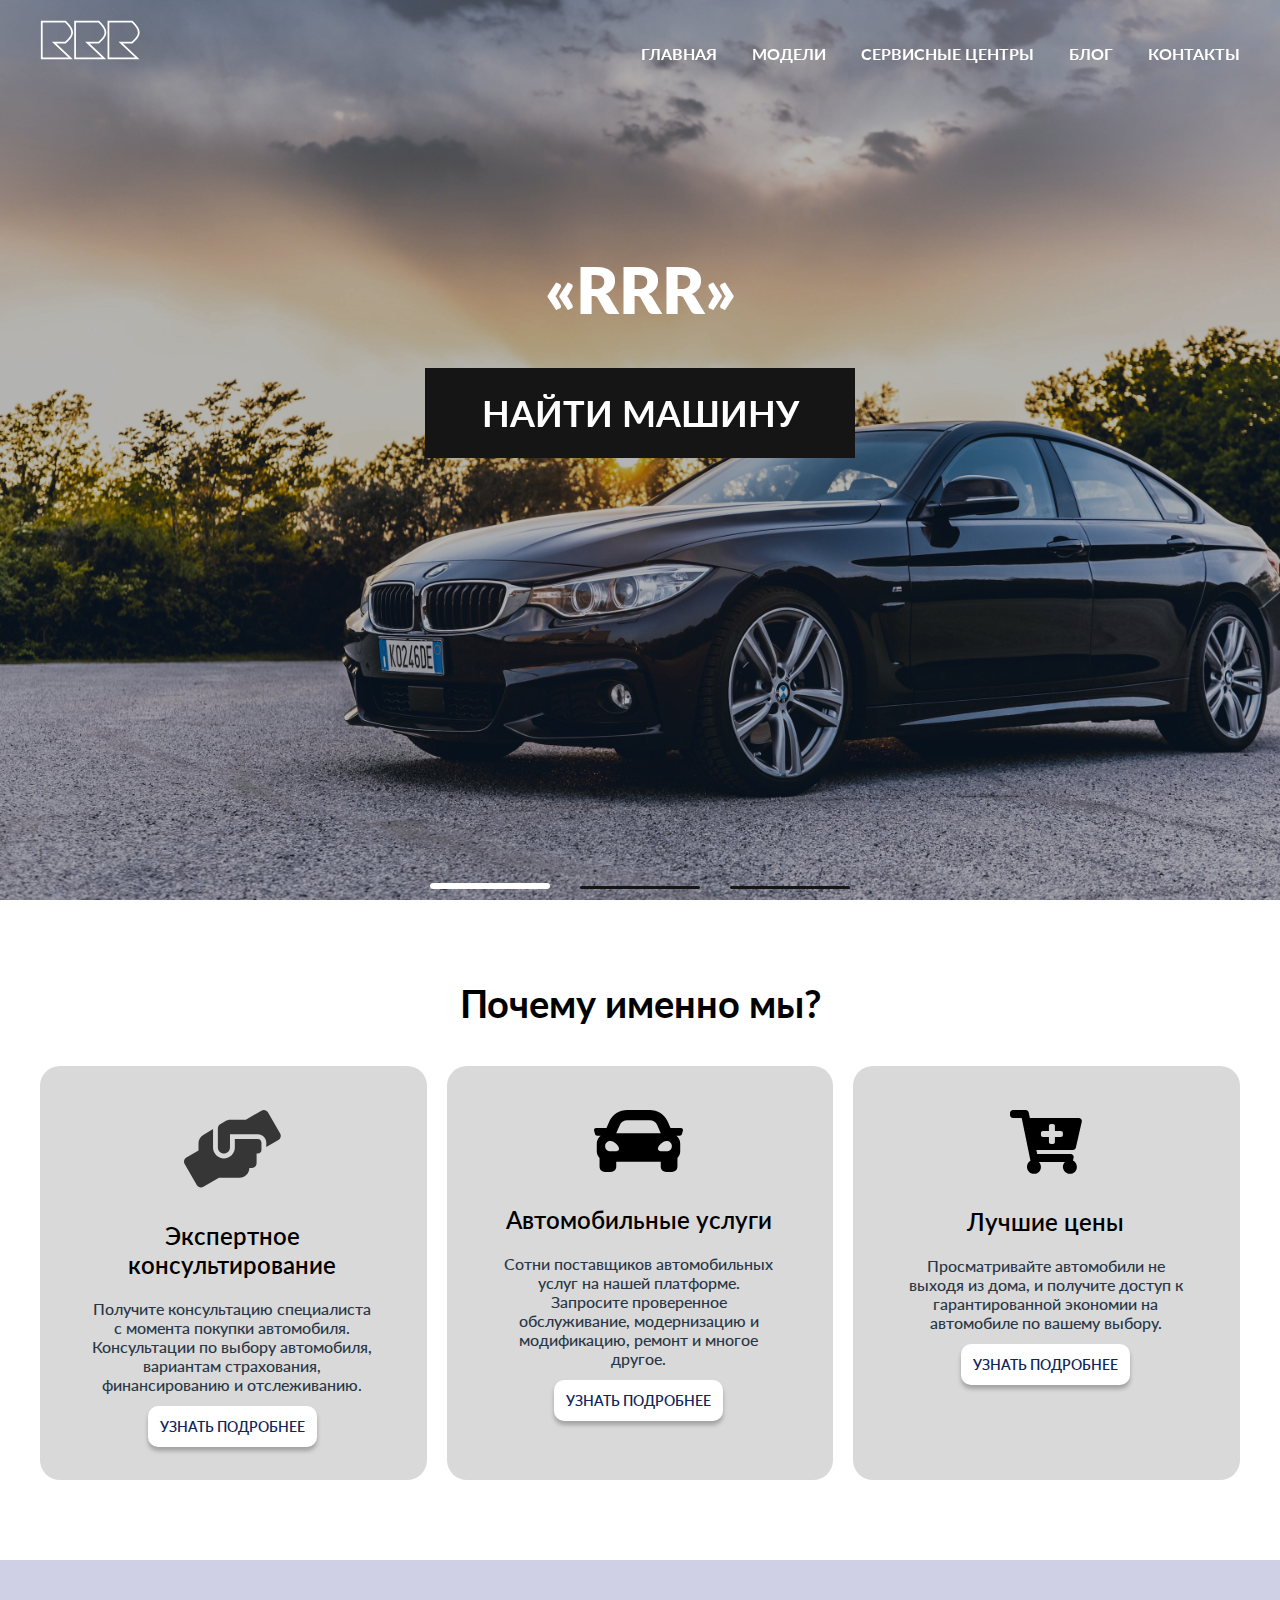
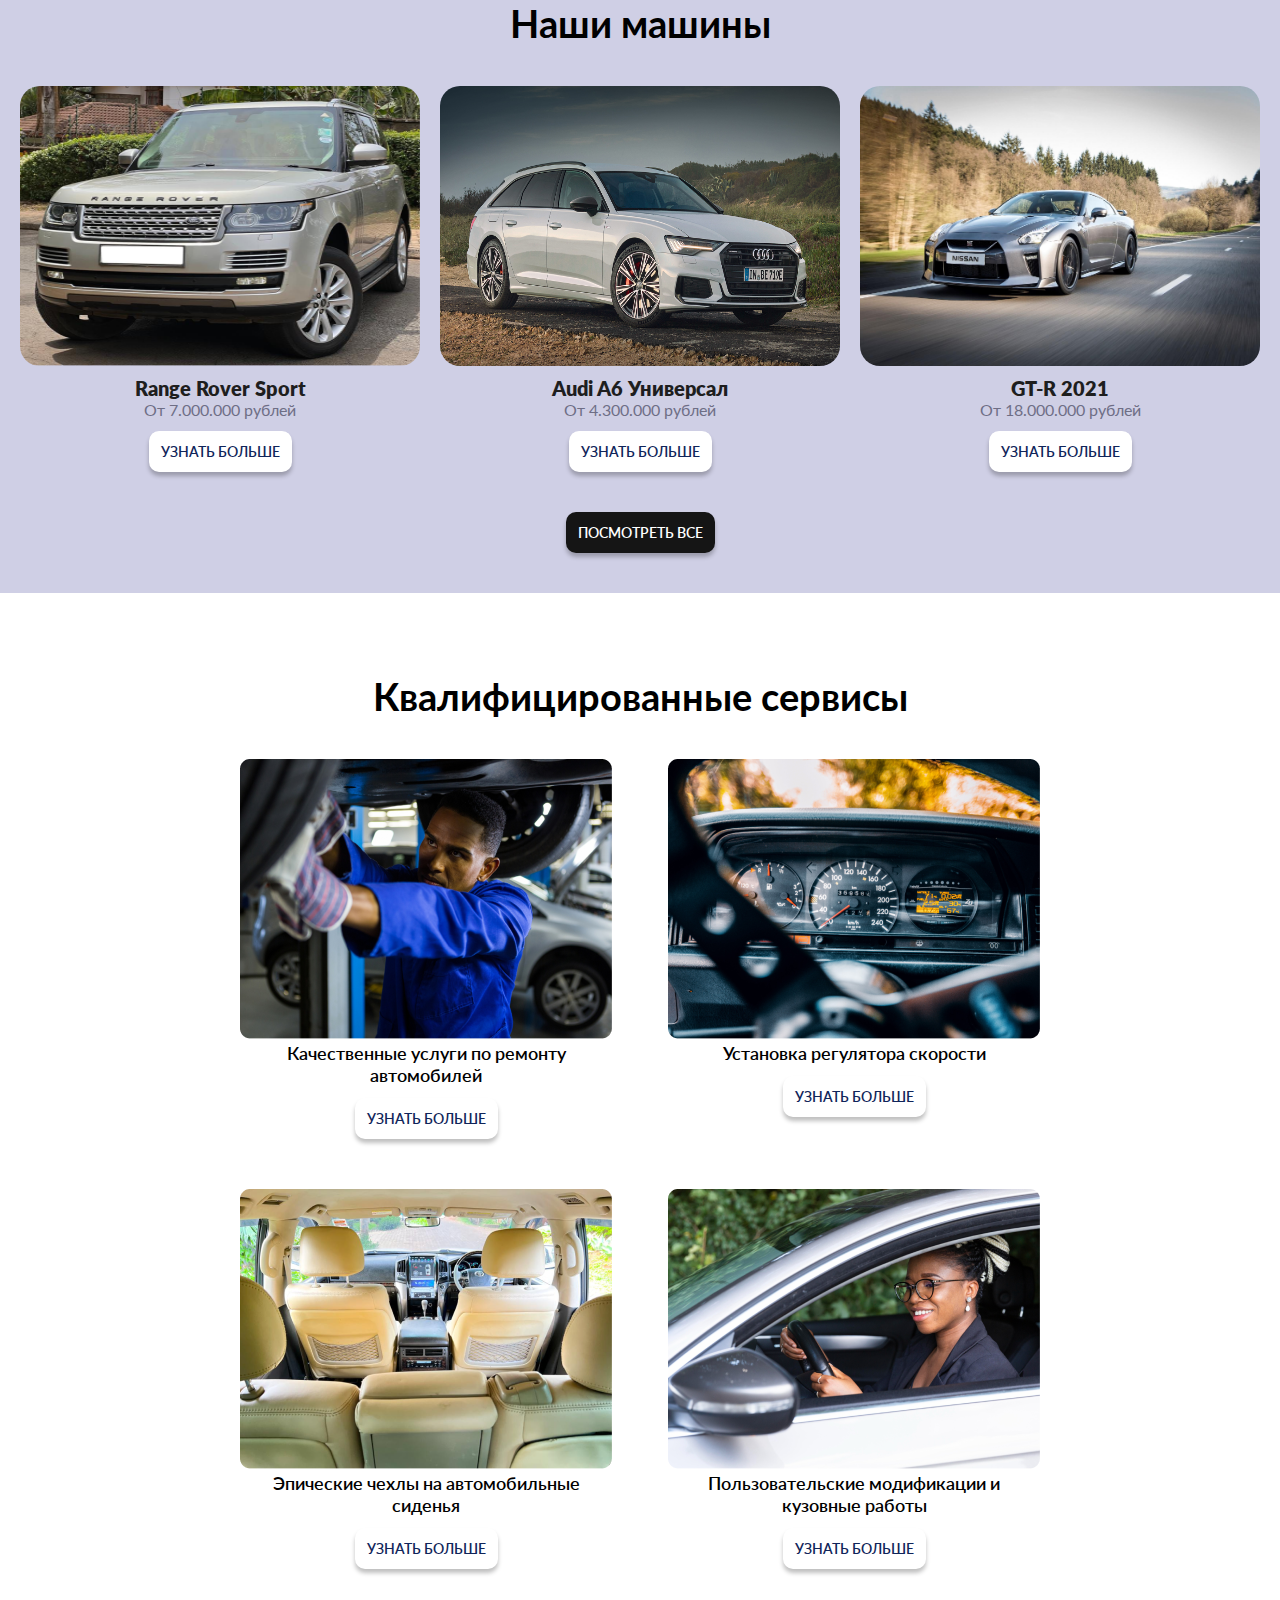
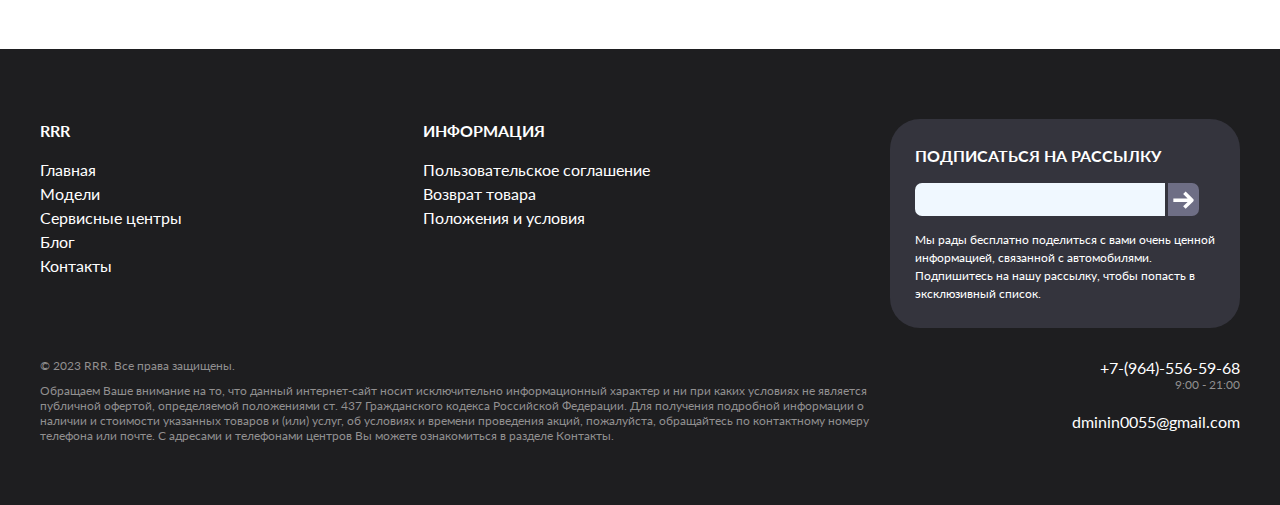
==== index.html @ 612a27bd "Initial commit" ====
<!DOCTYPE html>
<html lang="en">
<head>
    <meta charset="UTF-8">
    <title>Car - showroom</title>
    <meta name="viewport" content="width=device-width, initial-scale=1.0">
    <link rel="preconnect" href="https://fonts.googleapis.com">
    <link rel="preconnect" href="https://fonts.gstatic.com" crossorigin>
    <link href="https://fonts.googleapis.com/css2?family=Lato:wght@400;700&display=swap" rel="stylesheet">

    <link
            rel="stylesheet"
            href="https://cdn.jsdelivr.net/npm/swiper@10/swiper-bundle.min.css"
    />

    <link rel="stylesheet" href="css/style.css">

    <script src="https://cdn.jsdelivr.net/npm/swiper@10/swiper-bundle.min.js" defer></script>
    <script src="js/main.js" defer></script>
</head>
<body>

    <div class="wrapper">
        <header class="header header_main">
            <div class="container">
                <div class="header__inner">
                    <a href="#" class="logo">
                        <img src="img/logo.svg" alt="logo" class="logo_img" width="100px" >
                    </a>
                    <nav class="menu">
                        <ul class="menu_list">
                            <li class="menu_list-item">
                                <a href="index.html" class="menu_list-link">Главная</a>
                            </li>
                            <li class="menu_list-item">
                                <a href="pages/models.html" class="menu_list-link">Модели</a>
                            </li>
                            <li class="menu_list-item">
                                <a href="pages/service_center.html" class="menu_list-link">Сервисные центры</a>
                            </li>
                            <li class="menu_list-item">
                                <a href="pages/blog.html" class="menu_list-link">Блог</a>
                            </li>
                            <li class="menu_list-item">
                                <a href="pages/contacts.html" class="menu_list-link">Контакты</a>
                            </li>
                        </ul>
                    </nav>
                </div>
            </div>
        </header>

        <div class="main">
            <section class="top">
                <div class="container">
                    <h1 class="title">
                        <span>&#171;RRR&#187;</span>
                    </h1>
                    <a href="pages/models.html" class="top__link">Найти Машину</a>
                </div>
            </section>
            <div class="slider">
                <div class="swiper">
                    <div class="swiper-wrapper">
                        <div class="swiper-slide" style="background-image: url(img/swiper_1.png)"></div>
                        <div class="swiper-slide" style="background-image: url(img/swiper_2.jpeg)"></div>
                        <div class="swiper-slide" style="background-image: url(img/swiper_3.jpeg)"></div>
                    </div>
                    <div class="swiper-pagination"></div>
                </div>
            </div>
            <section class="why_us">
                <div class="container">
                    <h1 class="why_us__title">Почему именно мы?</h1>
                    <div class="why_us__cards">
                        <div class="why_us__card_item">
                            <img src="img/card_img_1.svg" alt="img" class="why_us__card_img">
                            <p class="why_us__card_title">Экспертное консультирование</p>
                            <p class="why_us__card_description">
                                Получите консультацию специалиста с момента покупки автомобиля.
                                Консультации по выбору автомобиля, вариантам страхования, финансированию и отслеживанию.
                            </p>
                            <a href="pages/contacts.html" class="why_us__card_link">Узнать подробнее</a>
                        </div>
                        <div class="why_us__card_item">
                            <img src="img/card_img_2.svg" alt="img" class="why_us__card_img">
                            <p class="why_us__card_title">Автомобильные услуги</p>
                            <p class="why_us__card_description">
                                Сотни поставщиков автомобильных услуг на нашей платформе.
                                Запросите проверенное обслуживание, модернизацию и модификацию, ремонт и многое другое.
                            </p>
                            <a href="pages/contacts.html" class="why_us__card_link">Узнать подробнее</a>
                        </div>
                        <div class="why_us__card_item">
                            <img src="img/card_img_3.svg" alt="img" class="why_us__card_img">
                            <p class="why_us__card_title">Лучшие цены</p>
                            <p class="why_us__card_description">
                                Просматривайте автомобили не выходя из дома, и получите доступ
                                к гарантированной экономии на автомобиле по вашему выбору.
                            </p>
                            <a href="pages/contacts.html" class="why_us__card_link">Узнать подробнее</a>
                        </div>
                    </div>
                </div>
            </section>

            <section class="our_cars">
                <div class="container">
                    <h1 class="our_cars__title">Наши машины</h1>
                    <div class="our_cars__cards">
                        <div class="our_cars__card_item">
                            <img src="img/car_range_rover.png" alt="img" class="our_cars__card_img" width="400" height="280">
                            <p class="our_cars__card_car_title">Range Rover Sport</p>
                            <p class="our_cars__card_car_price">От 7.000.000 рублей</p>
                            <a href="pages/contacts.html" class="our_cars__card_link">Узнать больше</a>
                        </div>
                        <div class="our_cars__card_item">
                            <img src="img/car_audi.jpeg" alt="img" class="our_cars__card_img" width="400" height="280">
                            <p class="our_cars__card_car_title">Audi A6 Универсал</p>
                            <p class="our_cars__card_car_price">От 4.300.000 рублей</p>
                            <a href="pages/contacts.html" class="our_cars__card_link">Узнать больше</a>
                        </div>
                        <div class="our_cars__card_item">
                            <img src="img/car_gtr.jpeg" alt="img" class="our_cars__card_img" width="400" height="280">
                            <p class="our_cars__card_car_title">GT-R 2021</p>
                            <p class="our_cars__card_car_price">От 18.000.000 рублей</p>
                            <a href="pages/contacts.html" class="our_cars__card_link">Узнать больше</a>
                        </div>
                    </div>
                    <a href="pages/models.html" class="our_cars__link">Посмотреть все</a>
                </div>
            </section>

            <section class="quality_services">
                <div class="big_container">
                    <h1 class="quality_services__title">Квалифицированные сервисы</h1>
                    <div class="quality_services__cards">
                        <div class="quality_services__card_item">
                            <img src="img/services_1.png" alt="img" class="quality_services__card_img">
                            <p class="quality_services__card_text">Качественные услуги по ремонту автомобилей</p>
                            <a href="#" class="quality_services__card_link">Узнать больше</a>
                        </div>
                        <div class="quality_services__card_item">
                            <img src="img/services_2.png" alt="img" class="quality_services__card_img">
                            <p class="quality_services__card_text">Установка регулятора скорости</p>
                            <a href="#" class="quality_services__card_link">Узнать больше</a>
                        </div>
                        <div class="quality_services__card_item">
                            <img src="img/services_3.png" alt="img" class="quality_services__card_img">
                            <p class="quality_services__card_text">Эпические чехлы на автомобильные сиденья</p>
                            <a href="#" class="quality_services__card_link">Узнать больше</a>
                        </div>
                        <div class="quality_services__card_item">
                            <img src="img/services_4.png" alt="img" class="quality_services__card_img">
                            <p class="quality_services__card_text">Пользовательские модификации и кузовные работы</p>
                            <a href="#" class="quality_services__card_link">Узнать больше</a>
                        </div>
                    </div>
                </div>
            </section>
        </div>

        <footer class="footer">
            <div class="container">
                <div class="footer_container">
                    <div class="footer_menu">
                        <ul class="footer_menu-list">
                            <li class="footer_menu-list-item">
                                <p class="footer_menu-list-title">RRR</p>
                            </li>
                            <li class="footer_menu-list-item">
                                <a href="index.html" class="footer_menu-list-link">Главная</a>
                            </li>
                            <li class="footer_menu-list-item">
                                <a href="pages/models.html" class="footer_menu-list-link">Модели</a>
                            </li>
                            <li class="footer_menu-list-item">
                                <a href="pages/service_center.html" class="footer_menu-list-link">Сервисные центры</a>
                            </li>
                            <li class="footer_menu-list-item">
                                <a href="pages/blog.html" class="footer_menu-list-link">Блог</a>
                            </li>
                            <li class="footer_menu-list-item">
                                <a href="pages/contacts.html" class="footer_menu-list-link">Контакты</a>
                            </li>
                        </ul>
                    </div>
                    <div class="footer_menu">
                        <ul class="footer_menu-list">
                            <li class="footer_menu-list-item">
                                <p class="footer_menu-list-title">Информация</p>
                            </li>
                            <li class="footer_menu-list-item">
                                <a href="#" class="footer_menu-list-link">Пользовательское соглашение</a>
                            </li>
                            <li class="footer_menu-list-item">
                                <a href="#" class="footer_menu-list-link">Возврат товара</a>
                            </li>
                            <li class="footer_menu-list-item">
                                <a href="#" class="footer_menu-list-link">Положения и условия</a>
                            </li>
                        </ul>
                    </div>
                    <div class="footer_menu">
                        <div class="footer_menu-form">
                            <ul class="footer_menu-list">
                                <li class="footer_menu-list-item">
                                    <p class="footer_menu-list-title">Подписаться на рассылку</p>
                                </li>
                                <li class="footer_menu-list-item">
                                    <div class="footer_menu-list-input-container">
                                        <input type="email" class="footer_menu-list-input">
                                        <button class="footer_menu-list-input-submit">
                                            <img src="img/arrow.svg" alt="submit" class="footer_menu-list-input-submit-img">
                                        </button>
                                    </div>
                                </li>
                                <li class="footer_menu-list-item">
                                    <p class="footer_menu-list-description">
                                        Мы рады бесплатно поделиться с вами очень ценной информацией, связанной с автомобилями.
                                        Подпишитесь на нашу рассылку, чтобы попасть в эксклюзивный список.
                                    </p>
                                </li>
                            </ul>
                        </div>
                    </div>
                </div>
                <div class="footer_bottom">
                    <div class="footer_bottom-text">
                        <div class="footer_bottom-copyright">
                            © 2023 RRR. Все права защищены.
                        </div>
                        <p>
                            Обращаем Ваше внимание на то, что данный интернет-сайт носит исключительно информационный
                            характер и ни при каких
                            условиях не является
                            публичной офертой, определяемой положениями ст. 437 Гражданского кодекса Российской
                            Федерации. Для получения
                            подробной информации о наличии и
                            стоимости указанных товаров и (или) услуг, об условиях и времени проведения акций,
                            пожалуйста, обращайтесь по контактному номеру телефона или почте.
                            С адресами и телефонами центров Вы можете ознакомиться в разделе Контакты.
                        </p>
                    </div>
                    <div class="footer_bottom-contacts">
                        <div class="footer_bottom-contacts-data">
                            +7-(964)-556-59-68
                        </div>
                        <div class="footer_bottom-contacts-time">
                            9:00 - 21:00
                        </div>
                        <div class="footer_bottom-contacts-data">
                            dminin0055@gmail.com
                        </div>
                    </div>
                </div>

            </div>
        </footer>
    </div>

</body>
</html>
---- css/style.css ----
* {
    margin: 0;
    padding: 0;
    border: 0;
    box-sizing: border-box;
}

body {
    font-family: 'Lato', sans-serif;
    font-size: 16px;
    font-weight: 400;
}

ul {
    list-style: none;
}

a {
    text-decoration: none;
    color: inherit;
}

html, body {
    height: 100%;
}

.wrapper {
    min-height: 100%;
    display: flex;
    flex-direction: column;
}

.header {
    background-color: #1E1E20;
}

.header_main {
    background-color: transparent;
    position: absolute;
    z-index: 10;
    left: 0;
    right: 0;
}

.container {
    max-width: 1220px;
    margin: 0 auto;
    padding: 0 10px;
}

.big_container {
    max-width: 1420px;
    margin: 0 auto;
    padding: 0 10px;
}

.header__inner {
    padding-top: 20px;
    padding-bottom: 30px;
    display: flex;
    justify-content: space-between;
    align-items: end;
}

.menu_list {
    display: flex;
    gap: 35px;
}

.menu_list-link {
    color: white;
    text-transform: uppercase;
    font-weight: 700;
}







.footer {
    background-color: #1E1E20;
    padding: 50px 0 32px;
}

.footer_container {
    display: flex;
    justify-content: space-between;
}

.footer_menu {
    padding-top: 20px;
    padding-bottom: 30px;
}

.footer_menu-list {
    line-height: 1.5;
}

.footer_menu-list-title {
    color: white;
    text-transform: uppercase;
    font-weight: 700;
    margin-bottom: 15px;
}

.footer_menu-list-link {
    color: white;
}

.footer_menu-form {
    box-sizing: content-box;
    background-color: #34343d;
    max-width: 300px;
    padding: 25px;
    border-radius: 30px;
}

.footer_menu-list-input-container {
    display: flex;
    align-items: center;
    gap: 3px;
    margin-bottom: 15px;
}

.footer_menu-list-input {
    background-color: aliceblue;
    width: 250px;
    height: 33px;
    border-top-left-radius: 7px;
    border-bottom-left-radius: 7px;
    outline: none;
    font-size: 16px;
}

.footer_menu-list-input-submit {
    display: flex;
    align-items: center;
    height: 33px;
    padding: 5px;
    background-color: #6e6e85;
    border-top-right-radius: 7px;
    border-bottom-right-radius: 7px;
    cursor: pointer;
}

.footer_menu-list-description {
    color: white;
    font-size: 12px;
}

.footer_bottom {
    display: flex;
    justify-content: space-between;
}

.footer_bottom-text {
    max-width: 840px;
    color: rgba(178, 176, 176, 0.78);
    font-size: 12px;
    padding-bottom: 30px;
}

.footer_bottom-copyright {
    margin-bottom: 10px;
}
.footer_bottom-contacts {
    text-align: right;
}

.footer_bottom-contacts-data {
    color: white;
    font-size: 16px;
}

.footer_bottom-contacts-time {
    color: rgba(178, 176, 176, 0.78);
    font-size: 12px;
    text-align: right;
    margin-bottom: 20px;
}






.main {
    flex-grow: 1;
}

.top {
    color: white;
    text-align: center;
    padding-top: 250px;
    padding-bottom: 50px;
    position: absolute;
    z-index: 5;
    left: 0;
    right: 0;
}

.title {
    text-transform: uppercase;
    font-weight: 700;
    font-size: 58px;
    padding-bottom: 40px;
}

.title span {
    font-size: 65px;
    font-weight: 800;
}

.top__link {
    background-color: #151515;
    padding: 23px;
    max-width: 430px;
    width: 100%;
    display: inline-block;
    text-transform: uppercase;
    font-size: 36px;
    font-weight: 700;
}

.swiper::after {
    content: "";
    background-color: rgba(21, 21, 21, .3);
    position: absolute;
    z-index: 5;
    left: 0;
    right: 0;
    bottom: 0;
    top: 0;
}

.swiper-slide {
    background-repeat: no-repeat;
    background-size: cover;
    background-position: center;
    height: 100vh;
}

.swiper-pagination-bullet {
    width: 120px;
    height: 3px;
    background-color: #151515;
    border-radius: 10px;
    opacity: 1;
    margin: 0 15px !important;
}

.swiper-pagination-bullet-active {
    height: 6px;
    background-color: #FFF;
}

.why_us {
    text-align: center;
    margin: 80px 0 30px 0;
}

.why_us__title {
    font-size: 38px;
    margin-bottom: 40px;
    margin-top: 50px;
}

.why_us__cards {
    display: grid;
    grid-template-columns: repeat(3, 1fr);
    grid-row-gap: 20px;
    grid-column-gap: 20px;
    justify-content: center;
}

.why_us__card_item {
    max-width: 420px;
    width: 100%;
    padding: 44px 53px 33px 51px;
    background-color: #D9D9D9;
    border-radius: 20px;
}

.why_us__card_title {
    margin: 30px 0 20px 0;
    font-size: 24px;
    font-weight: 600;
}

.why_us__card_description {
    color: #283646;
    text-align: center;
    font-size: 16px;
    font-style: normal;
    font-weight: 500;
    line-height: normal;
}

.why_us__card_link {
    color: #10255A;
    text-align: center;
    font-size: 14px;
    font-style: normal;
    font-weight: 600;
    text-transform: uppercase;

    display: inline-block;

    border-radius: 10px;
    background: #FFF;
    box-shadow: 0px 4px 4px 0px rgba(0, 0, 0, 0.25);
    padding: 12px;

    margin-top: 12px;
    transition: box-shadow .3s ease;
}

.why_us__card_link:hover {
    box-shadow: 8px 10px 5px 2px rgba(0, 0, 255, .2);
}



.our_cars {
    text-align: center;
    margin: 80px 0 30px 0;
    background-color: #cfcfe5;
    padding: 40px 0;
}

.our_cars__title {
    font-size: 38px;
    margin-bottom: 40px;
}

.our_cars__cards {
    display: grid;
    grid-template-columns: repeat(3, 1fr);
    grid-row-gap: 20px;
    grid-column-gap: 20px;
    justify-content: center;
}

.our_cars__card_item {
    max-width: 420px;
    width: 100%;
}

.our_cars__card_car_title {
    margin-top: 7px;
    color: #1E1E1E;
    font-size: 20px;
    font-style: normal;
    font-weight: 800;
    line-height: normal;
    text-transform: capitalize;
}

.our_cars__card_img {
    border-radius: 20px;
}

.our_cars__card_car_price {
    color: #6e6e85;
}

.our_cars__card_link, .our_cars__link, .quality_services__card_link {
    color: #10255A;
    text-align: center;
    font-size: 14px;
    font-style: normal;
    font-weight: 600;
    text-transform: uppercase;

    display: inline-block;

    border-radius: 10px;
    background: #FFF;
    box-shadow: 0 4px 4px 0 rgba(0, 0, 0, 0.25);
    padding: 12px;

    margin-top: 12px;
    transition: box-shadow .3s ease;
}

.our_cars__card_link:hover {
    box-shadow: 8px 10px 5px 2px rgba(0, 0, 255, .2);
}

.our_cars__link {
    margin-top: 40px;
    background-color: #151515;
    color: #FFFFFF;
}

.our_cars__link:hover {
    box-shadow: 8px 10px 5px 2px rgba(0, 0, 255, .2);
}


.quality_services {
    text-align: center;
    margin: 80px 0 80px 0;
}

.quality_services__title {
    font-size: 38px;
    margin-bottom: 40px;
    margin-top: 50px;
}

.quality_services__cards {
    display: grid;
    grid-template-columns: repeat(4, 1fr);
    grid-column-gap: 20px;
    justify-content: center;
}

.quality_services__card_item {
    max-width: 372px;
}

.quality_services__card_text {
    margin: 0px 10px;
    font-size: 18px;
    font-weight: 600;
}

.quality_services__card_link:hover {
    box-shadow: 8px 10px 5px 2px rgba(0, 0, 255, .2);
}

@media (max-width: 1440px) {
    .big_container {
        max-width: 820px;
    }
    .quality_services__cards {
        grid-template-columns: repeat(2, 1fr);
        grid-row-gap: 50px;
        grid-column-gap: 56px;
    }
}

@media (max-width: 900px) {

    .menu_list {
        gap: 15px;
    }

    .container {
        max-width: 720px;
    }

    .big_container {
        max-width: 774px;
    }


    .our_cars__cards, .why_us__cards {
        grid-template-columns: repeat(1, 1fr);
        place-items: center;
    }

    .quality_services__cards {
        grid-template-columns: repeat(2, 1fr);
        grid-row-gap: 20px;
        grid-column-gap: 10px;
        place-items: center;
    }

    .quality_services__card_item {
        height: 381px;
    }

    .footer_bottom-text {
        max-width: 480px;
    }

}
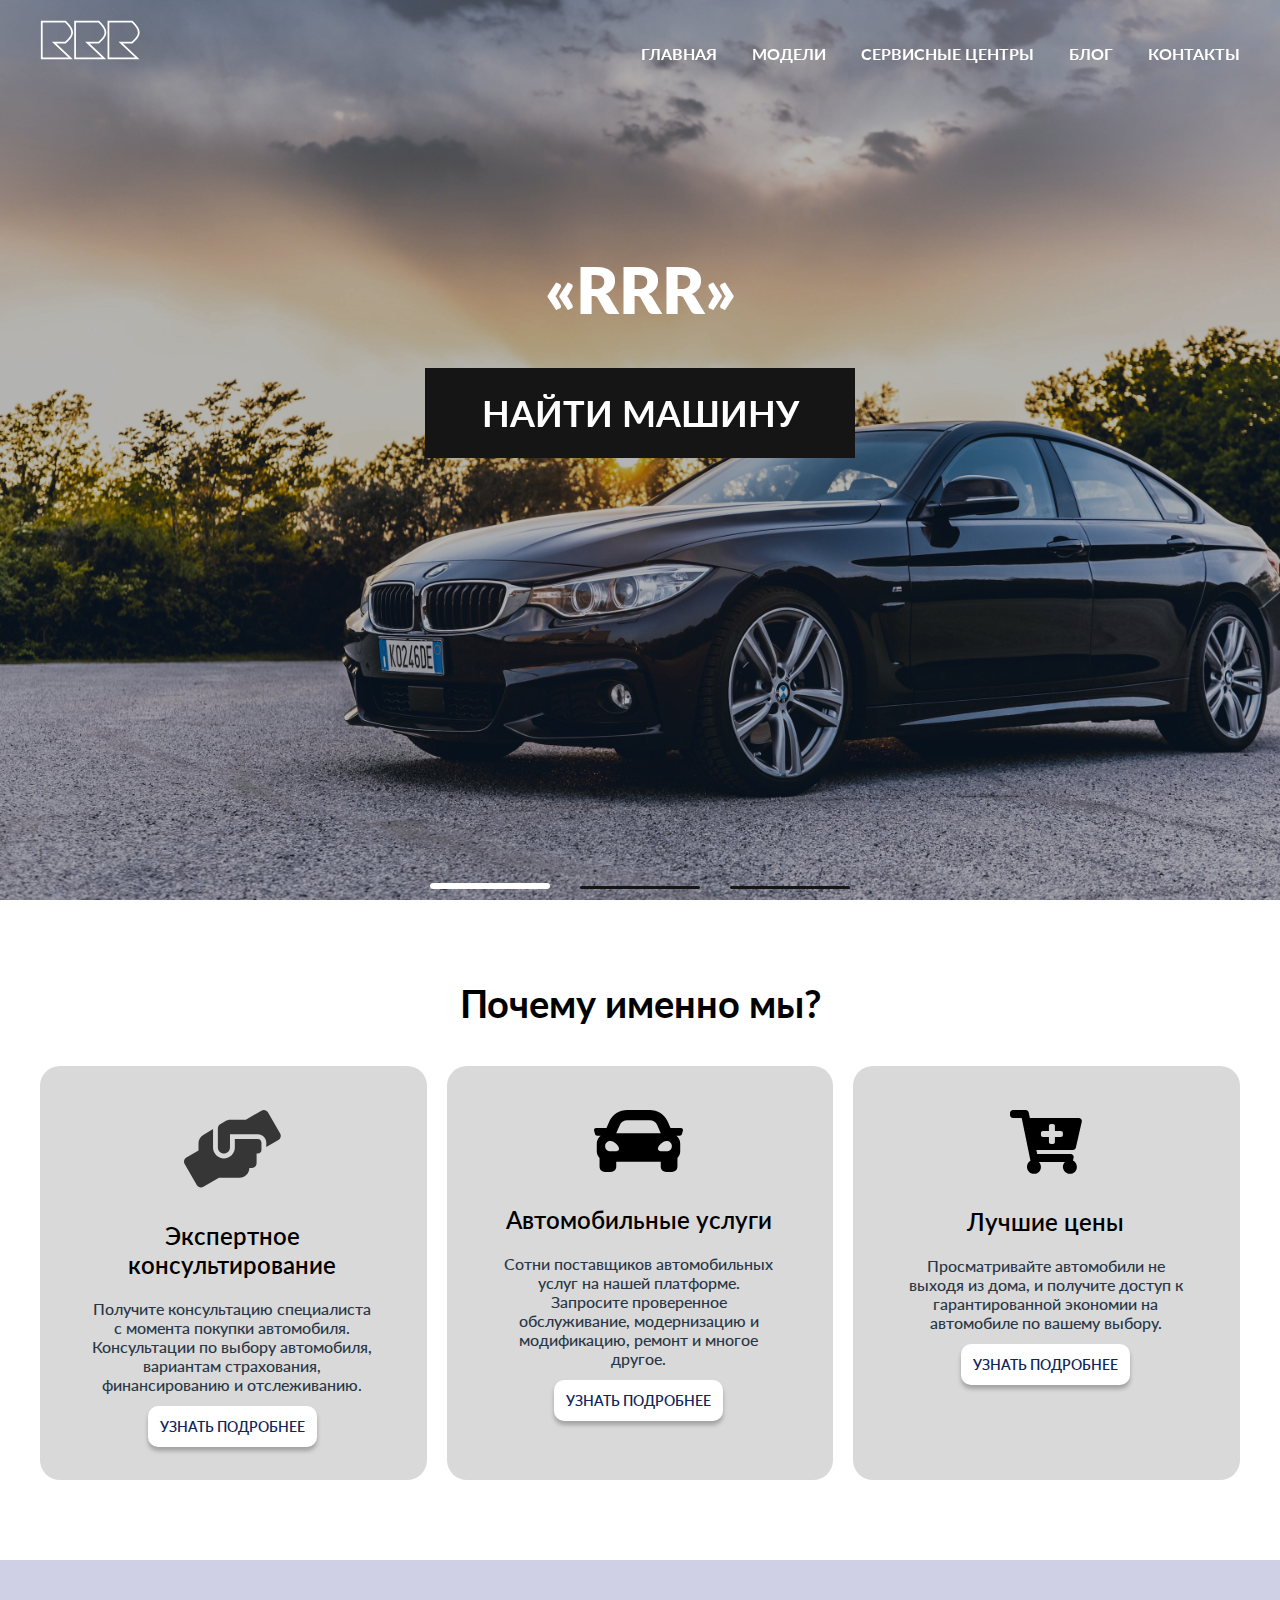
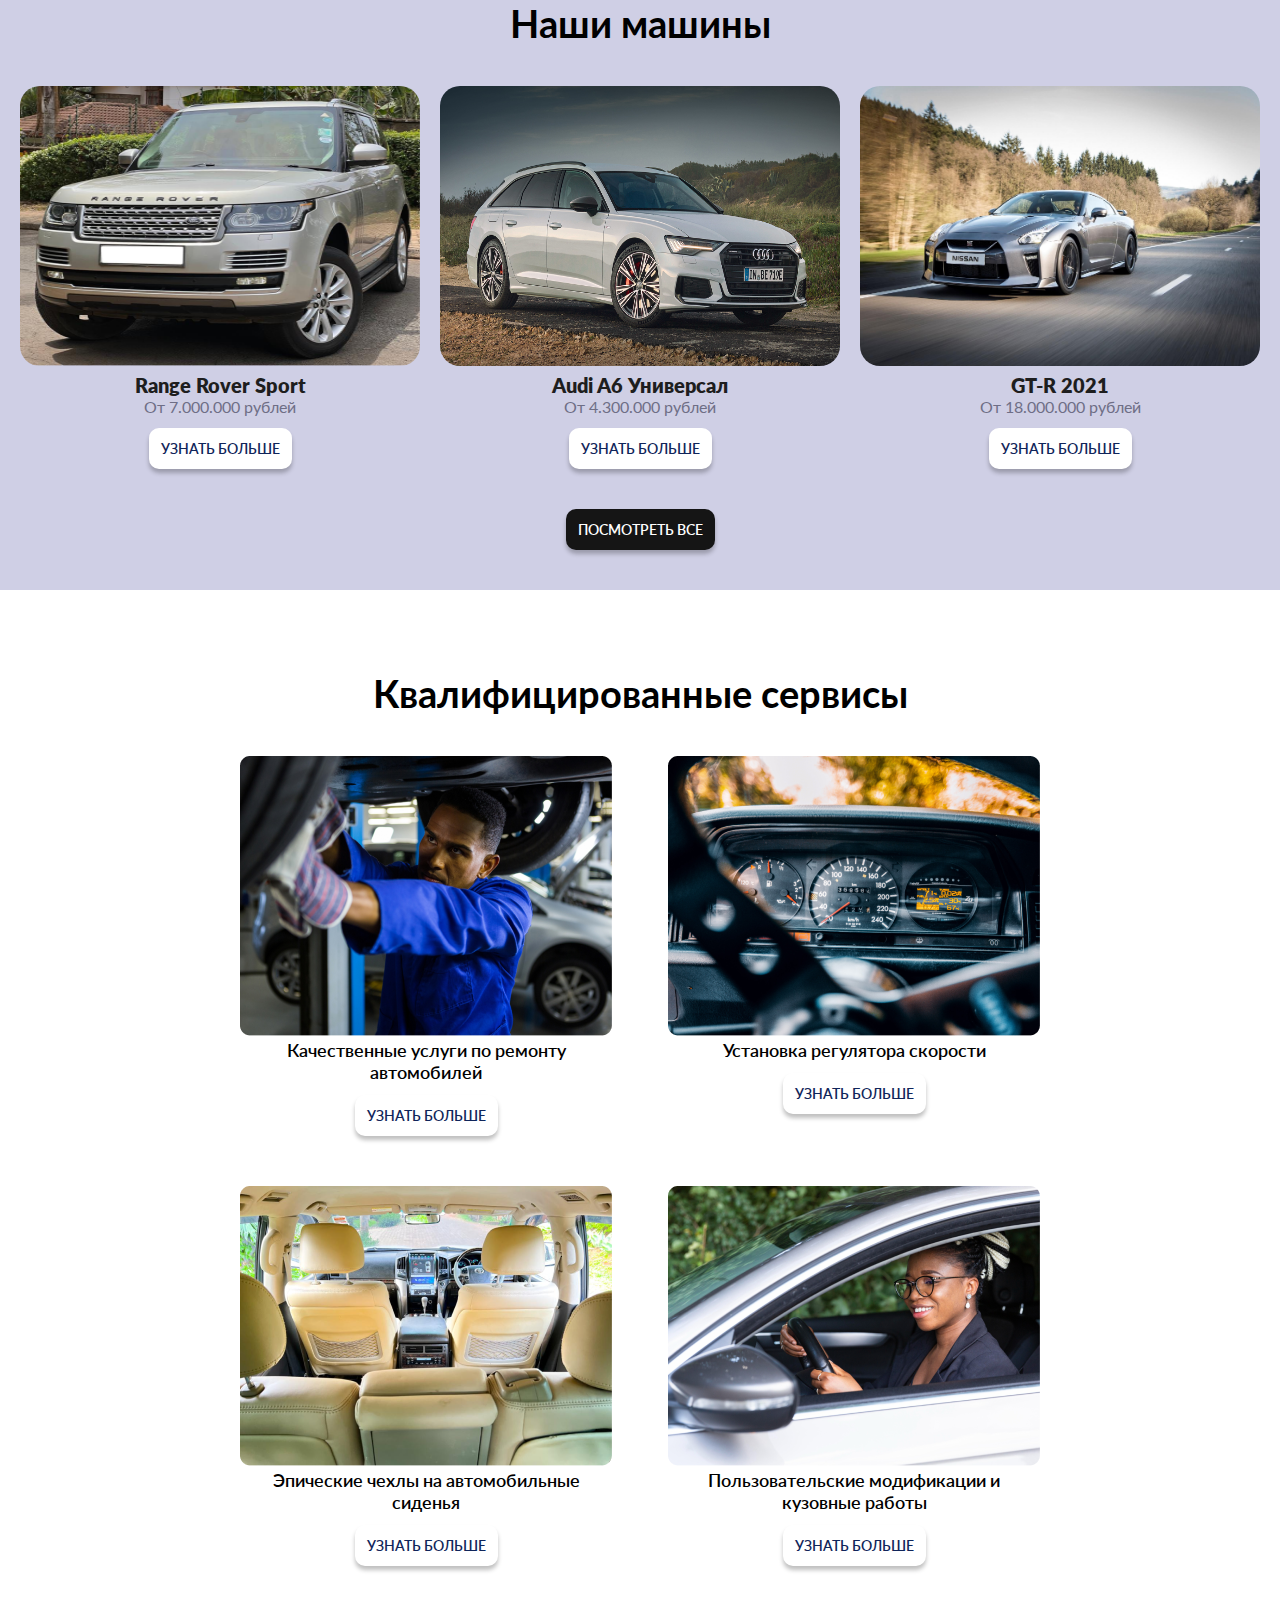
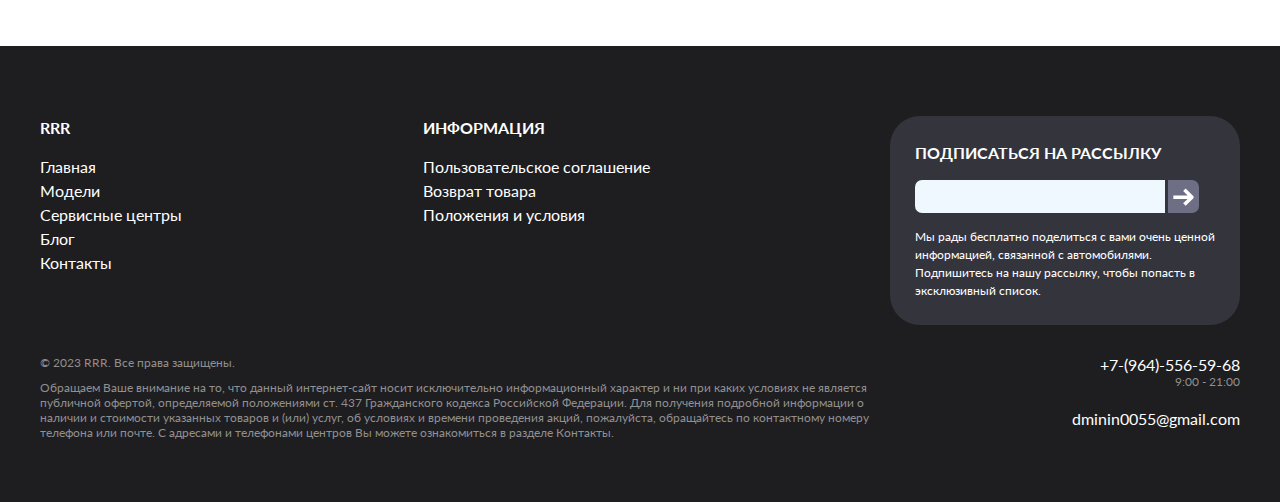
==== commit 8423ef15: "services" ====
--- a/index.html
+++ b/index.html
@@ -17,6 +17,7 @@
 
     <script src="https://cdn.jsdelivr.net/npm/swiper@10/swiper-bundle.min.js" defer></script>
     <script src="js/main.js" defer></script>
+    <script src="js/swiper.js" defer></script>
 </head>
 <body>
 
@@ -25,7 +26,7 @@
             <div class="container">
                 <div class="header__inner">
                     <a href="#" class="logo">
-                        <img src="img/logo.svg" alt="logo" class="logo_img" width="100px" >
+                        <img src="img/main/logo.svg" alt="logo" class="logo_img" width="100px" >
                     </a>
                     <nav class="menu">
                         <ul class="menu_list">
@@ -46,6 +47,9 @@
                             </li>
                         </ul>
                     </nav>
+                    <div class="burger">
+                        <img src="img/white-menu.svg" alt="menu">
+                    </div>
                 </div>
             </div>
         </header>
@@ -62,9 +66,9 @@
             <div class="slider">
                 <div class="swiper">
                     <div class="swiper-wrapper">
-                        <div class="swiper-slide" style="background-image: url(img/swiper_1.png)"></div>
-                        <div class="swiper-slide" style="background-image: url(img/swiper_2.jpeg)"></div>
-                        <div class="swiper-slide" style="background-image: url(img/swiper_3.jpeg)"></div>
+                        <div class="swiper-slide" style="background-image: url(img/main/swiper_1.png)"></div>
+                        <div class="swiper-slide" style="background-image: url(img/main/swiper_2.jpeg)"></div>
+                        <div class="swiper-slide" style="background-image: url(img/main/swiper_3.jpeg)"></div>
                     </div>
                     <div class="swiper-pagination"></div>
                 </div>
@@ -74,7 +78,7 @@
                     <h1 class="why_us__title">Почему именно мы?</h1>
                     <div class="why_us__cards">
                         <div class="why_us__card_item">
-                            <img src="img/card_img_1.svg" alt="img" class="why_us__card_img">
+                            <img src="img/main/card_img_1.svg" alt="img" class="why_us__card_img">
                             <p class="why_us__card_title">Экспертное консультирование</p>
                             <p class="why_us__card_description">
                                 Получите консультацию специалиста с момента покупки автомобиля.
@@ -83,7 +87,7 @@
                             <a href="pages/contacts.html" class="why_us__card_link">Узнать подробнее</a>
                         </div>
                         <div class="why_us__card_item">
-                            <img src="img/card_img_2.svg" alt="img" class="why_us__card_img">
+                            <img src="img/main/card_img_2.svg" alt="img" class="why_us__card_img">
                             <p class="why_us__card_title">Автомобильные услуги</p>
                             <p class="why_us__card_description">
                                 Сотни поставщиков автомобильных услуг на нашей платформе.
@@ -92,7 +96,7 @@
                             <a href="pages/contacts.html" class="why_us__card_link">Узнать подробнее</a>
                         </div>
                         <div class="why_us__card_item">
-                            <img src="img/card_img_3.svg" alt="img" class="why_us__card_img">
+                            <img src="img/main/card_img_3.svg" alt="img" class="why_us__card_img">
                             <p class="why_us__card_title">Лучшие цены</p>
                             <p class="why_us__card_description">
                                 Просматривайте автомобили не выходя из дома, и получите доступ
@@ -109,19 +113,19 @@
                     <h1 class="our_cars__title">Наши машины</h1>
                     <div class="our_cars__cards">
                         <div class="our_cars__card_item">
-                            <img src="img/car_range_rover.png" alt="img" class="our_cars__card_img" width="400" height="280">
+                            <img src="img/main/car_range_rover.png" alt="img" class="our_cars__card_img" width="400" height="280">
                             <p class="our_cars__card_car_title">Range Rover Sport</p>
                             <p class="our_cars__card_car_price">От 7.000.000 рублей</p>
                             <a href="pages/contacts.html" class="our_cars__card_link">Узнать больше</a>
                         </div>
                         <div class="our_cars__card_item">
-                            <img src="img/car_audi.jpeg" alt="img" class="our_cars__card_img" width="400" height="280">
+                            <img src="img/main/car_audi.jpeg" alt="img" class="our_cars__card_img" width="400" height="280">
                             <p class="our_cars__card_car_title">Audi A6 Универсал</p>
                             <p class="our_cars__card_car_price">От 4.300.000 рублей</p>
                             <a href="pages/contacts.html" class="our_cars__card_link">Узнать больше</a>
                         </div>
                         <div class="our_cars__card_item">
-                            <img src="img/car_gtr.jpeg" alt="img" class="our_cars__card_img" width="400" height="280">
+                            <img src="img/main/car_gtr.jpeg" alt="img" class="our_cars__card_img" width="400" height="280">
                             <p class="our_cars__card_car_title">GT-R 2021</p>
                             <p class="our_cars__card_car_price">От 18.000.000 рублей</p>
                             <a href="pages/contacts.html" class="our_cars__card_link">Узнать больше</a>
@@ -136,24 +140,24 @@
                     <h1 class="quality_services__title">Квалифицированные сервисы</h1>
                     <div class="quality_services__cards">
                         <div class="quality_services__card_item">
-                            <img src="img/services_1.png" alt="img" class="quality_services__card_img">
+                            <img src="img/main/services_1.png" alt="img" class="quality_services__card_img">
                             <p class="quality_services__card_text">Качественные услуги по ремонту автомобилей</p>
-                            <a href="#" class="quality_services__card_link">Узнать больше</a>
-                        </div>
-                        <div class="quality_services__card_item">
-                            <img src="img/services_2.png" alt="img" class="quality_services__card_img">
+                            <a href="pages/contacts.html" class="quality_services__card_link">Узнать больше</a>
+                        </div>
+                        <div class="quality_services__card_item">
+                            <img src="img/main/services_2.png" alt="img" class="quality_services__card_img">
                             <p class="quality_services__card_text">Установка регулятора скорости</p>
-                            <a href="#" class="quality_services__card_link">Узнать больше</a>
-                        </div>
-                        <div class="quality_services__card_item">
-                            <img src="img/services_3.png" alt="img" class="quality_services__card_img">
+                            <a href="pages/contacts.html" class="quality_services__card_link">Узнать больше</a>
+                        </div>
+                        <div class="quality_services__card_item">
+                            <img src="img/main/services_3.png" alt="img" class="quality_services__card_img">
                             <p class="quality_services__card_text">Эпические чехлы на автомобильные сиденья</p>
-                            <a href="#" class="quality_services__card_link">Узнать больше</a>
-                        </div>
-                        <div class="quality_services__card_item">
-                            <img src="img/services_4.png" alt="img" class="quality_services__card_img">
+                            <a href="pages/contacts.html" class="quality_services__card_link">Узнать больше</a>
+                        </div>
+                        <div class="quality_services__card_item">
+                            <img src="img/main/services_4.png" alt="img" class="quality_services__card_img">
                             <p class="quality_services__card_text">Пользовательские модификации и кузовные работы</p>
-                            <a href="#" class="quality_services__card_link">Узнать больше</a>
+                            <a href="pages/contacts.html" class="quality_services__card_link">Узнать больше</a>
                         </div>
                     </div>
                 </div>
--- a/css/style.css
+++ b/css/style.css
@@ -22,6 +22,11 @@
 
 html, body {
     height: 100%;
+}
+
+.open {
+    display: flex !important;
+    opacity: 0.9;
 }
 
 .wrapper {
@@ -72,6 +77,16 @@
     text-transform: uppercase;
     font-weight: 700;
 }
+
+.burger {
+    display: none;
+    position: relative;
+    z-index: 50;
+    align-items: center;
+    justify-content: flex-end;
+}
+
+
 
 
 
@@ -346,9 +361,12 @@
 .our_cars__card_item {
     max-width: 420px;
     width: 100%;
+    display: flex;
+    flex-direction: column;
 }
 
 .our_cars__card_car_title {
+    text-align: center;
     margin-top: 7px;
     color: #1E1E1E;
     font-size: 20px;
@@ -364,6 +382,7 @@
 
 .our_cars__card_car_price {
     color: #6e6e85;
+    text-align: center;
 }
 
 .our_cars__card_link, .our_cars__link, .quality_services__card_link {
@@ -373,6 +392,8 @@
     font-style: normal;
     font-weight: 600;
     text-transform: uppercase;
+    max-width: 150px;
+    margin: 0 auto;
 
     display: inline-block;
 
@@ -443,20 +464,15 @@
     }
 }
 
-@media (max-width: 900px) {
+@media (max-width: 1200px) {
 
     .menu_list {
         gap: 15px;
     }
 
-    .container {
-        max-width: 720px;
-    }
-
     .big_container {
-        max-width: 774px;
-    }
-
+        max-width: 820px;
+    }
 
     .our_cars__cards, .why_us__cards {
         grid-template-columns: repeat(1, 1fr);
@@ -480,4 +496,78 @@
 
 }
 
-
+@media (max-width: 425px) {
+    .menu_list {
+        gap: 15px;
+    }
+
+    .why_us__title {
+        font-size: 32px;
+    }
+
+    .our_cars__title {
+        font-size: 32px;
+    }
+
+    .quality_services__title {
+        font-size: 32px;
+    }
+
+    .our_cars__cards, .why_us__cards {
+        grid-template-columns: repeat(1, 1fr);
+        place-items: center;
+    }
+
+    .our_cars__card_img {
+        width: 372px;
+        height: 260px;
+    }
+
+    .quality_services__cards {
+        grid-template-columns: repeat(1, 1fr);
+        grid-row-gap: 20px;
+        grid-column-gap: 10px;
+        place-items: center;
+    }
+
+    .quality_services__card_item {
+        height: 381px;
+    }
+
+    .footer_bottom-text {
+        max-width: 480px;
+    }
+
+    .menu_list {
+        display: none;
+        flex-direction: column;
+        position: fixed;
+        height: 100%;
+        width: 100%;
+        top: 0; bottom: 0; left: 0; right: 0;
+        z-index: 50;
+        overflow-y: auto;
+        padding: 50px 40px;
+        background-color: #151515;
+    }
+
+    .burger {
+        display: flex;
+    }
+
+    .footer_container {
+        flex-direction: column-reverse;
+    }
+
+    .footer_bottom {
+        flex-direction: column;
+    }
+
+    .footer_bottom-text {
+        order: 2;
+        font-size: 9px;
+    }
+
+}
+
+
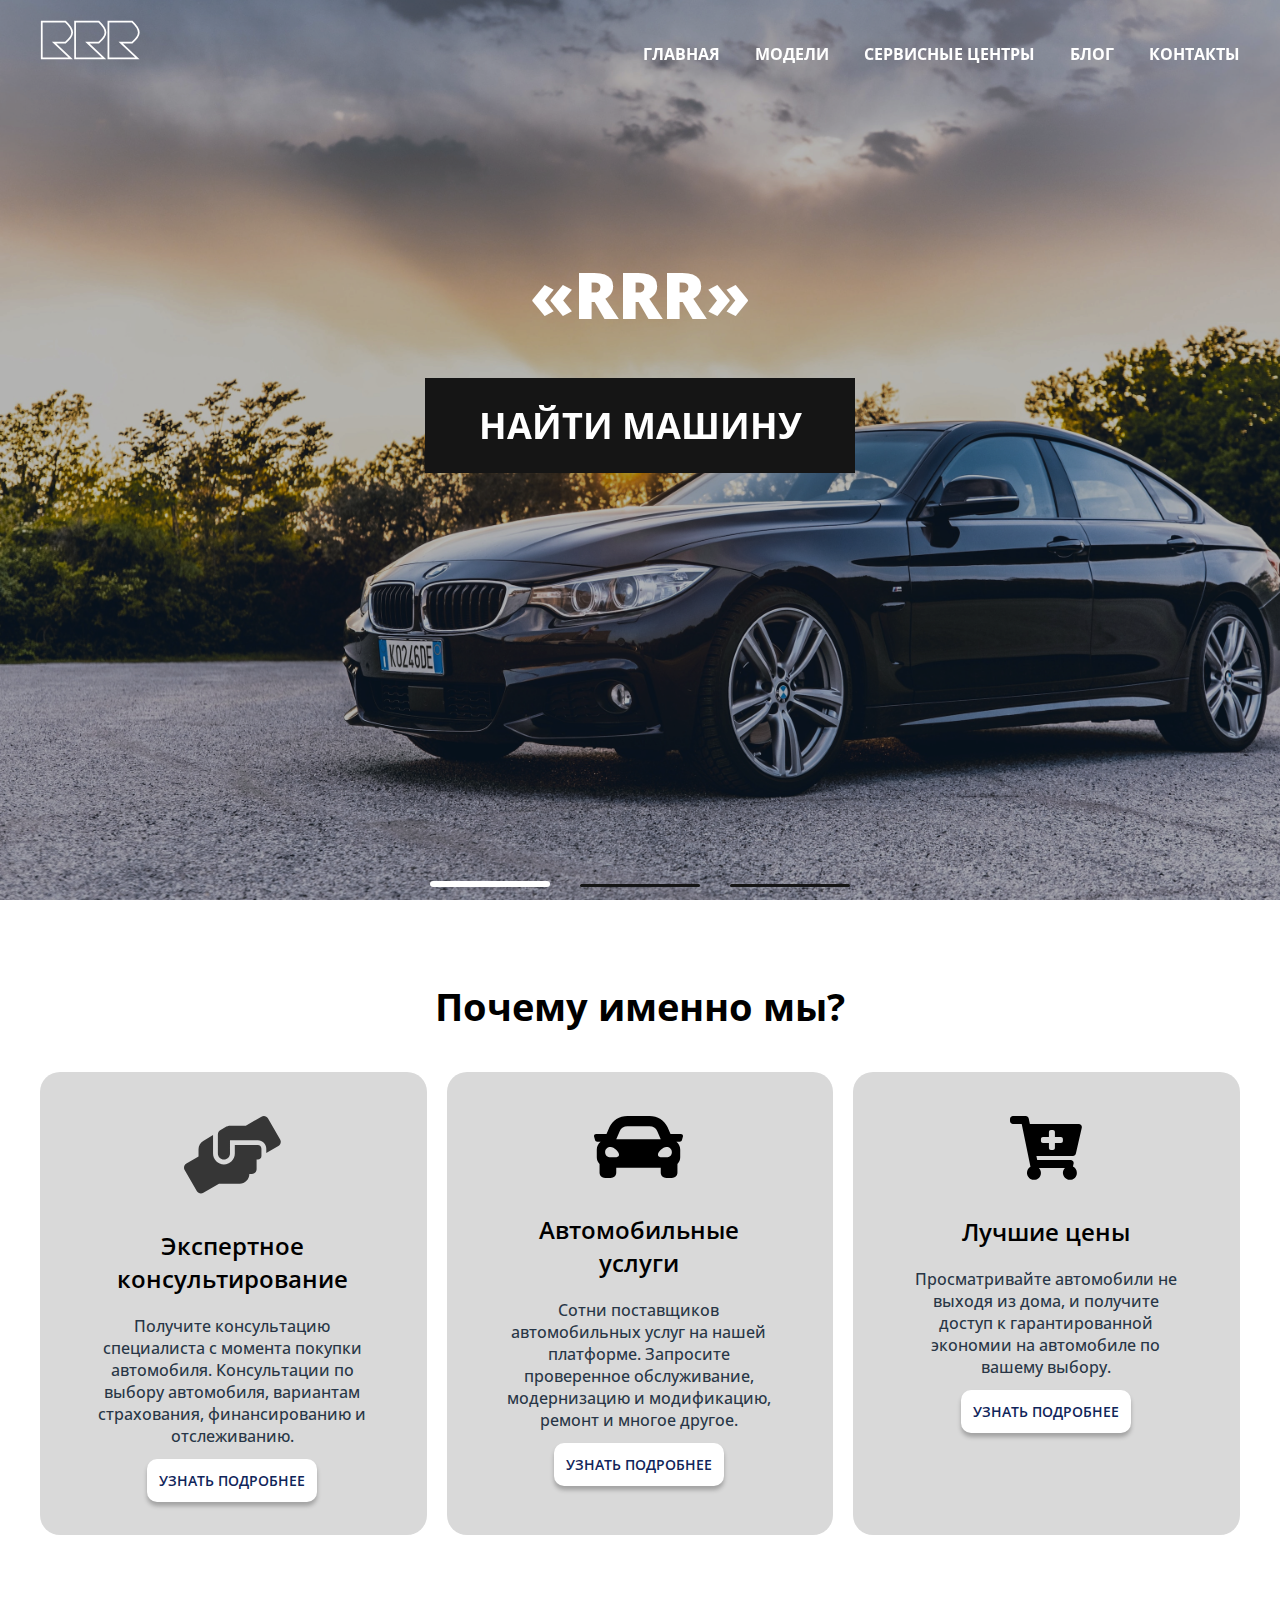
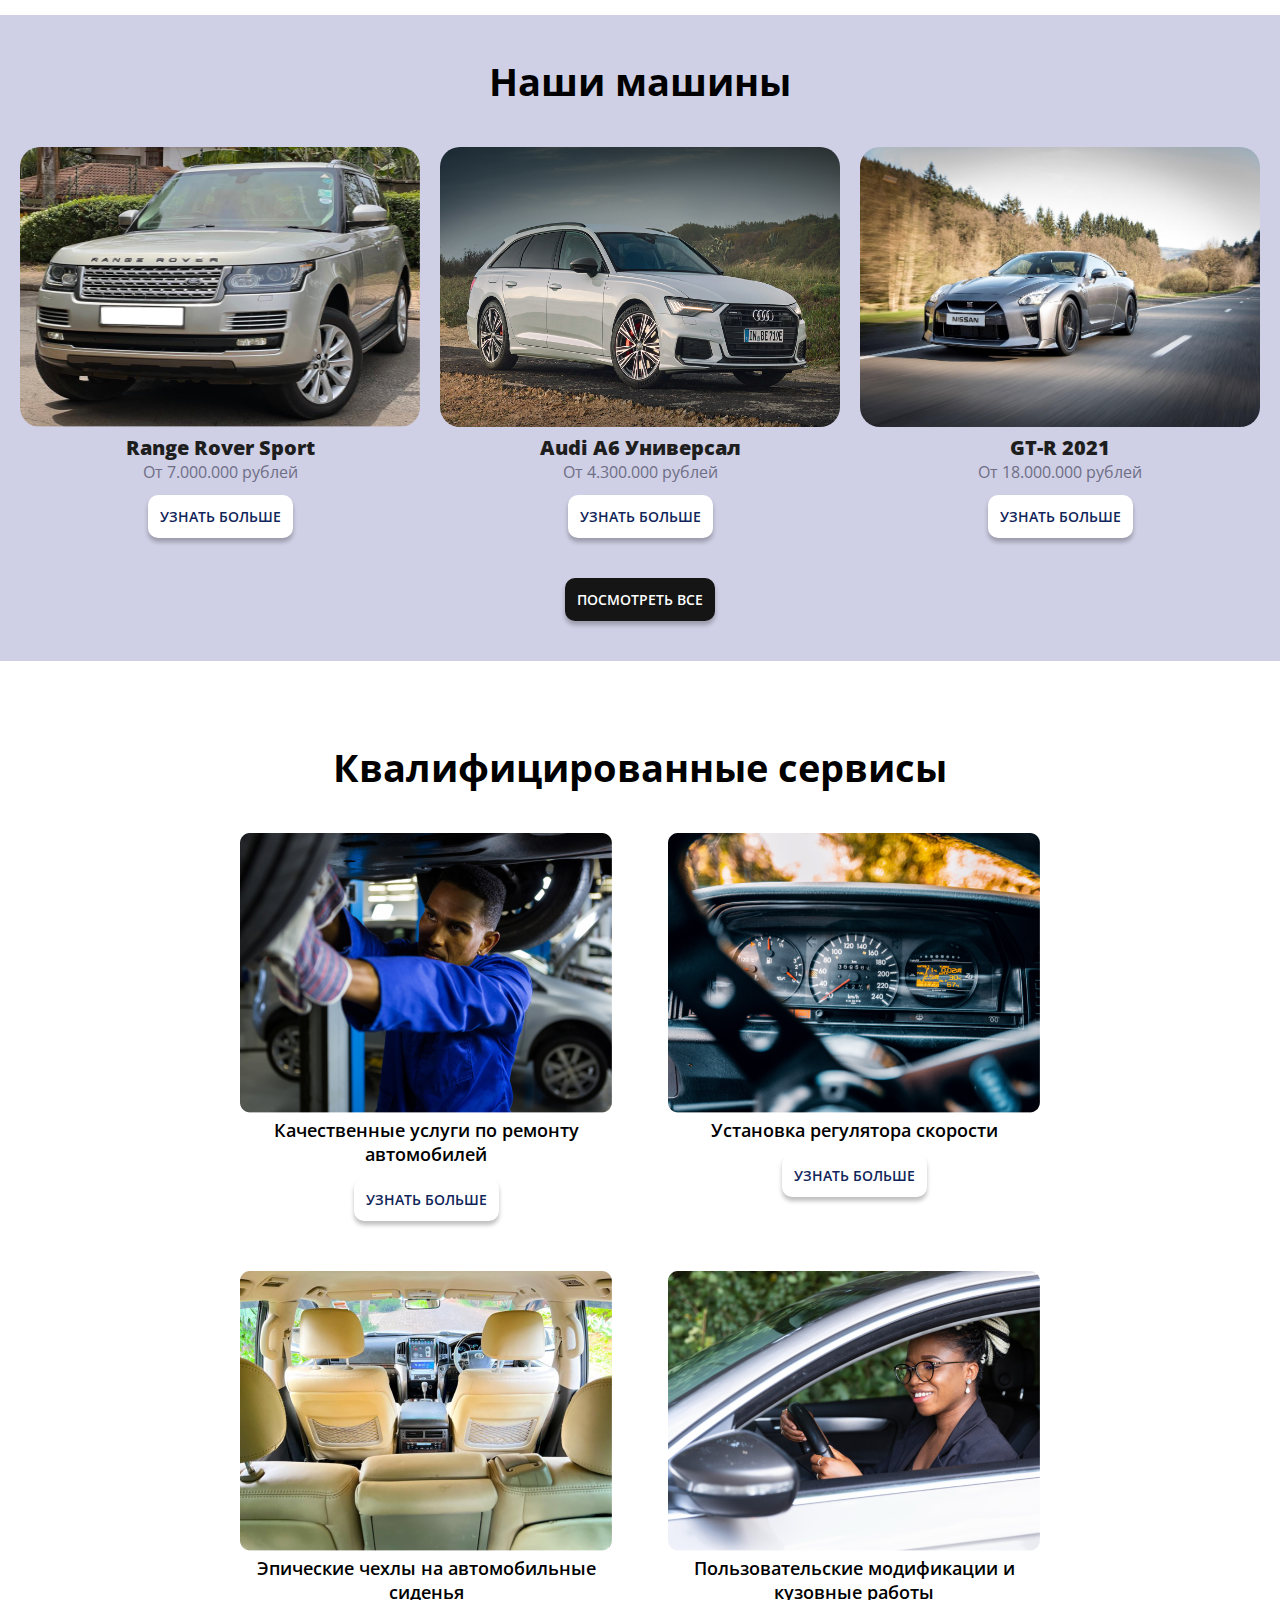
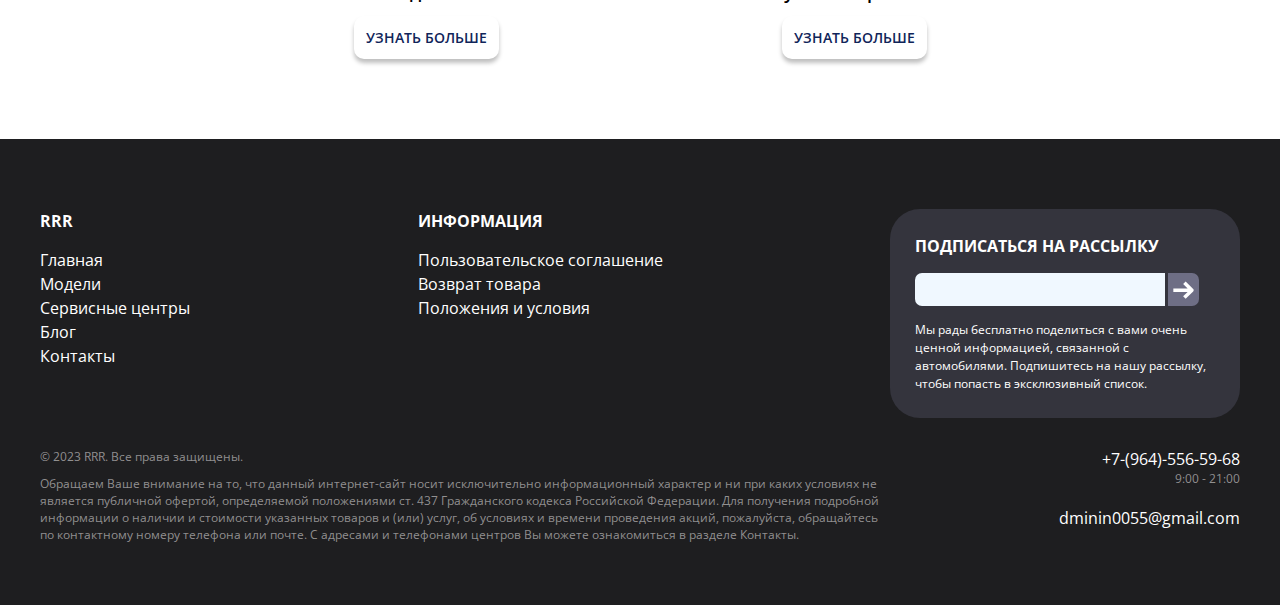
==== commit ee98aae8: "." ====
--- a/index.html
+++ b/index.html
@@ -4,6 +4,11 @@
     <meta charset="UTF-8">
     <title>Car - showroom</title>
     <meta name="viewport" content="width=device-width, initial-scale=1.0">
+
+    <link rel="preconnect" href="https://fonts.googleapis.com">
+    <link rel="preconnect" href="https://fonts.gstatic.com" crossorigin>
+    <link href="https://fonts.googleapis.com/css2?family=Inter:wght@400;600&family=Montserrat:wght@400;600;700&family=Open+Sans:wght@400;600;700&display=swap" rel="stylesheet">
+
     <link rel="preconnect" href="https://fonts.googleapis.com">
     <link rel="preconnect" href="https://fonts.gstatic.com" crossorigin>
     <link href="https://fonts.googleapis.com/css2?family=Lato:wght@400;700&display=swap" rel="stylesheet">
@@ -25,7 +30,7 @@
         <header class="header header_main">
             <div class="container">
                 <div class="header__inner">
-                    <a href="#" class="logo">
+                    <a href="index.html" class="logo">
                         <img src="img/main/logo.svg" alt="logo" class="logo_img" width="100px" >
                     </a>
                     <nav class="menu">
--- a/css/style.css
+++ b/css/style.css
@@ -6,9 +6,12 @@
 }
 
 body {
-    font-family: 'Lato', sans-serif;
     font-size: 16px;
     font-weight: 400;
+
+    font-family: 'Inter', sans-serif;
+    font-family: 'Montserrat', sans-serif;
+    font-family: 'Open Sans', sans-serif;
 }
 
 ul {
